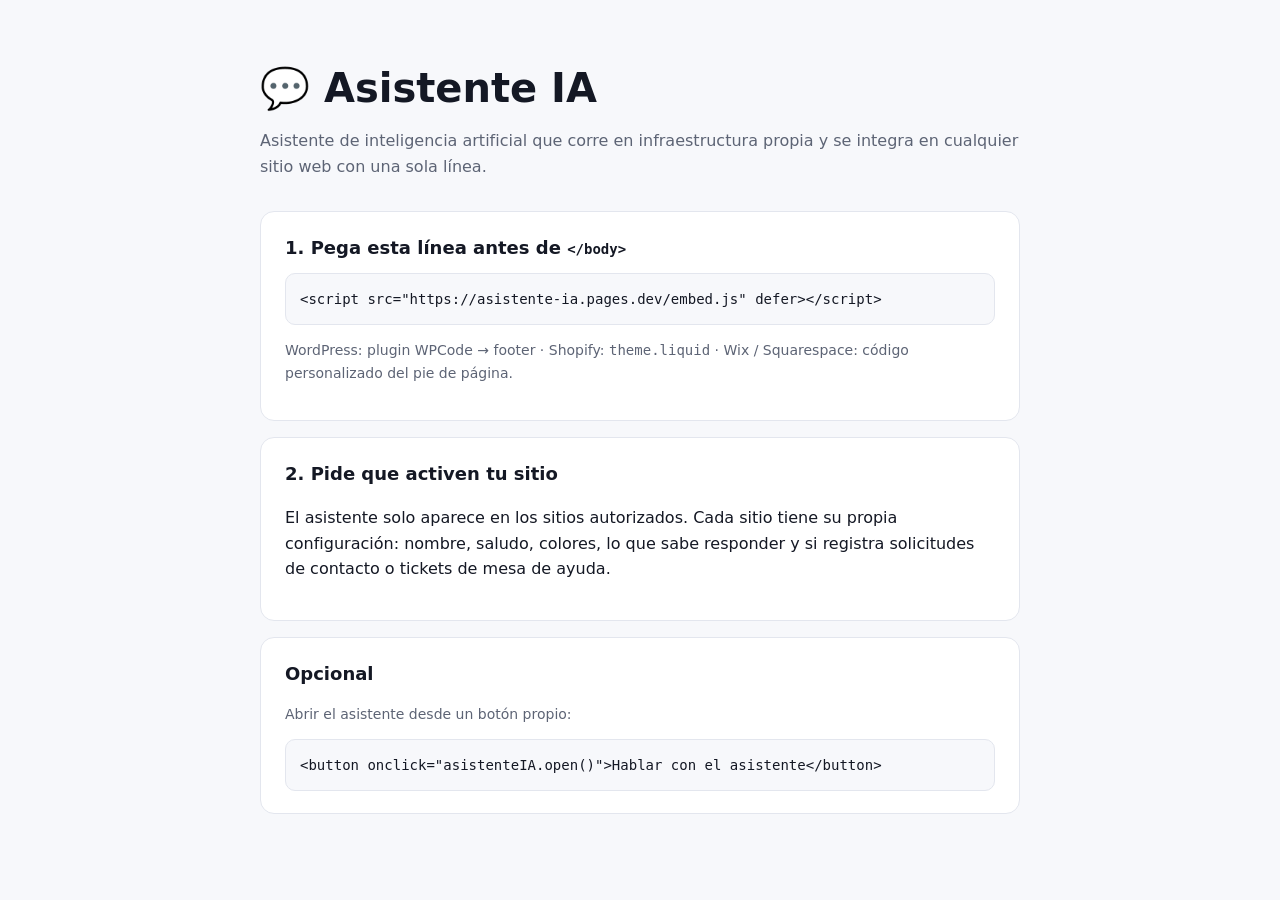
==== publico/index.html @ d2b8f1ee "Asistente IA independiente: widget para cualquier sitio + servidor en el Mac - publico/: embed.js (u" ====
<!doctype html>
<html lang="es">
<head>
  <meta charset="utf-8">
  <meta name="viewport" content="width=device-width, initial-scale=1">
  <title>Asistente IA · integración</title>
  <link rel="icon" href="data:image/svg+xml,<svg xmlns='http://www.w3.org/2000/svg' viewBox='0 0 100 100'><text y='.9em' font-size='90'>💬</text></svg>">
  <style>
    :root { --bg: #f7f8fb; --text: #141824; --muted: #5d6475; --card: #fff; --border: #e3e6ee; --accent: #2f5bff; }
    @media (prefers-color-scheme: dark) { :root { --bg: #10131a; --text: #eef0f6; --muted: #a1a8b8; --card: #171b25; --border: #283041; --accent: #6f8cff; } }
    * { box-sizing: border-box; }
    body { margin: 0; background: var(--bg); color: var(--text); font: 16px/1.6 system-ui, -apple-system, "Segoe UI", sans-serif; }
    main { width: min(760px, 100% - 32px); margin: 56px auto; }
    h1 { font-size: clamp(28px, 5vw, 40px); margin: 0 0 8px; }
    p.lead { color: var(--muted); margin: 0 0 32px; }
    section { background: var(--card); border: 1px solid var(--border); border-radius: 14px; padding: 22px 24px; margin-bottom: 16px; }
    h2 { font-size: 18px; margin: 0 0 8px; }
    code, pre { font-family: ui-monospace, SFMono-Regular, Menlo, monospace; font-size: 14px; }
    pre { background: var(--bg); border: 1px solid var(--border); border-radius: 10px; padding: 14px; overflow-x: auto; margin: 10px 0 0; }
    .muted { color: var(--muted); font-size: 14px; }
  </style>
</head>
<body>
  <main>
    <h1>💬 Asistente IA</h1>
    <p class="lead">Asistente de inteligencia artificial que corre en infraestructura propia y se integra en cualquier sitio web con una sola línea.</p>
    <section>
      <h2>1. Pega esta línea antes de <code>&lt;/body&gt;</code></h2>
      <pre>&lt;script src="https://asistente-ia.pages.dev/embed.js" defer&gt;&lt;/script&gt;</pre>
      <p class="muted">WordPress: plugin WPCode → footer · Shopify: <code>theme.liquid</code> · Wix / Squarespace: código personalizado del pie de página.</p>
    </section>
    <section>
      <h2>2. Pide que activen tu sitio</h2>
      <p>El asistente solo aparece en los sitios autorizados. Cada sitio tiene su propia configuración: nombre, saludo, colores, lo que sabe responder y si registra solicitudes de contacto o tickets de mesa de ayuda.</p>
    </section>
    <section>
      <h2>Opcional</h2>
      <p class="muted">Abrir el asistente desde un botón propio:</p>
      <pre>&lt;button onclick="asistenteIA.open()"&gt;Hablar con el asistente&lt;/button&gt;</pre>
    </section>
  </main>
</body>
</html>
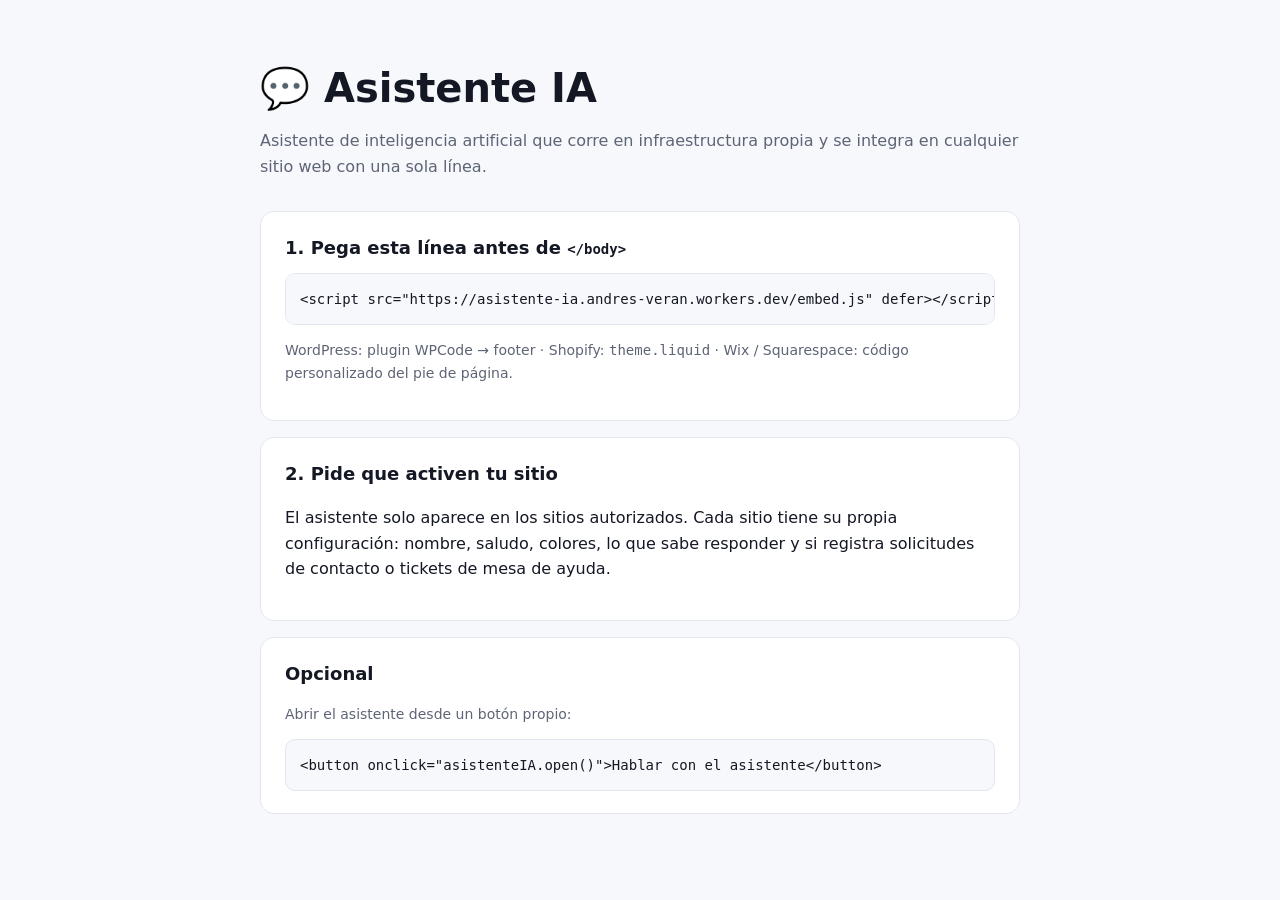
==== commit 91dbd222: "Dirección publicada: asistente-ia.andres-veran.workers.dev Co-Authored-By: Claude Opus 5.5 <noreply@" ====
--- a/publico/index.html
+++ b/publico/index.html
@@ -26,7 +26,7 @@
     <p class="lead">Asistente de inteligencia artificial que corre en infraestructura propia y se integra en cualquier sitio web con una sola línea.</p>
     <section>
       <h2>1. Pega esta línea antes de <code>&lt;/body&gt;</code></h2>
-      <pre>&lt;script src="https://asistente-ia.pages.dev/embed.js" defer&gt;&lt;/script&gt;</pre>
+      <pre>&lt;script src="https://asistente-ia.andres-veran.workers.dev/embed.js" defer&gt;&lt;/script&gt;</pre>
       <p class="muted">WordPress: plugin WPCode → footer · Shopify: <code>theme.liquid</code> · Wix / Squarespace: código personalizado del pie de página.</p>
     </section>
     <section>
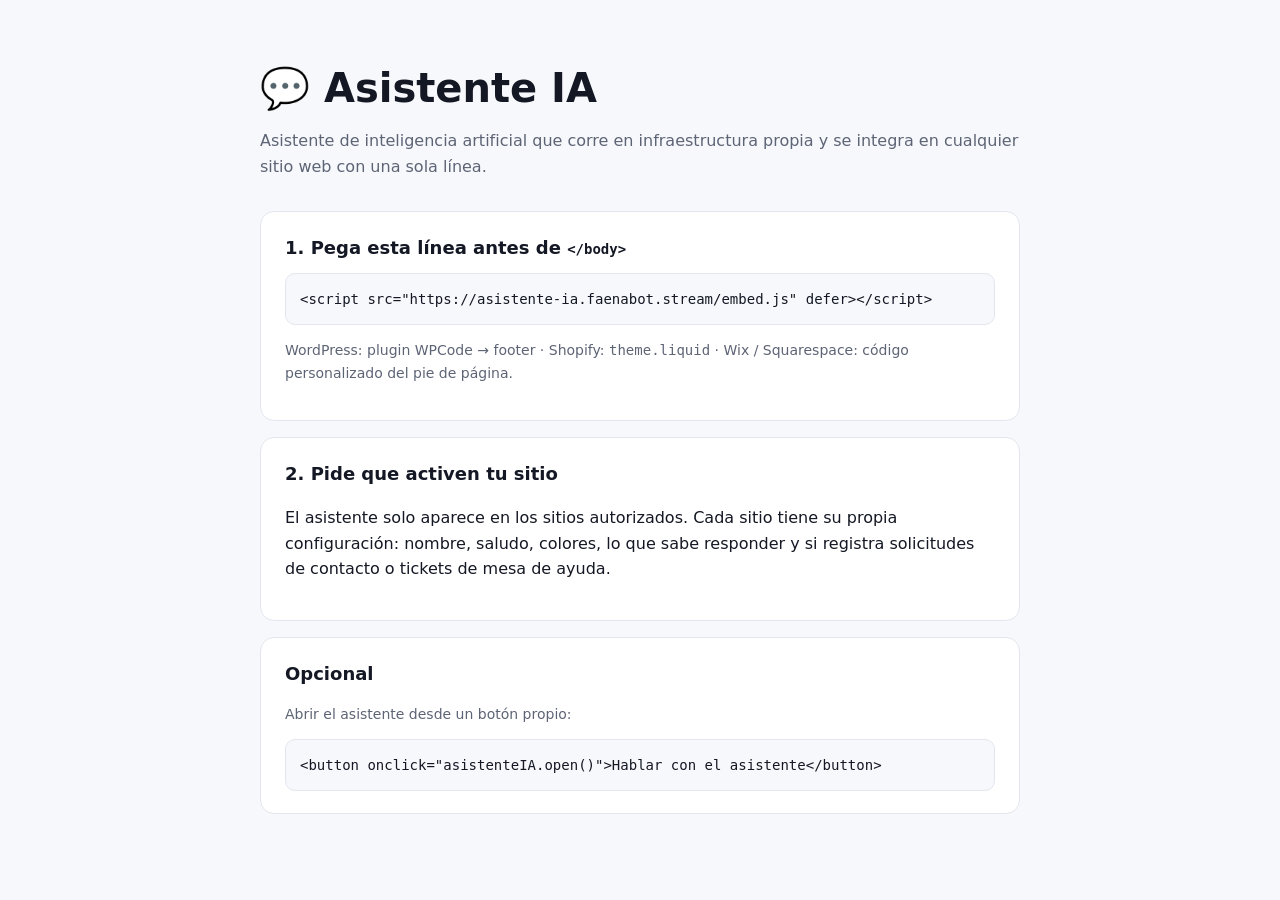
==== commit 7e672b17: "Dominio propio: el asistente se publica en asistente-ia.faenabot.stream La dirección workers.dev sig" ====
--- a/publico/index.html
+++ b/publico/index.html
@@ -26,7 +26,7 @@
     <p class="lead">Asistente de inteligencia artificial que corre en infraestructura propia y se integra en cualquier sitio web con una sola línea.</p>
     <section>
       <h2>1. Pega esta línea antes de <code>&lt;/body&gt;</code></h2>
-      <pre>&lt;script src="https://asistente-ia.andres-veran.workers.dev/embed.js" defer&gt;&lt;/script&gt;</pre>
+      <pre>&lt;script src="https://asistente-ia.faenabot.stream/embed.js" defer&gt;&lt;/script&gt;</pre>
       <p class="muted">WordPress: plugin WPCode → footer · Shopify: <code>theme.liquid</code> · Wix / Squarespace: código personalizado del pie de página.</p>
     </section>
     <section>
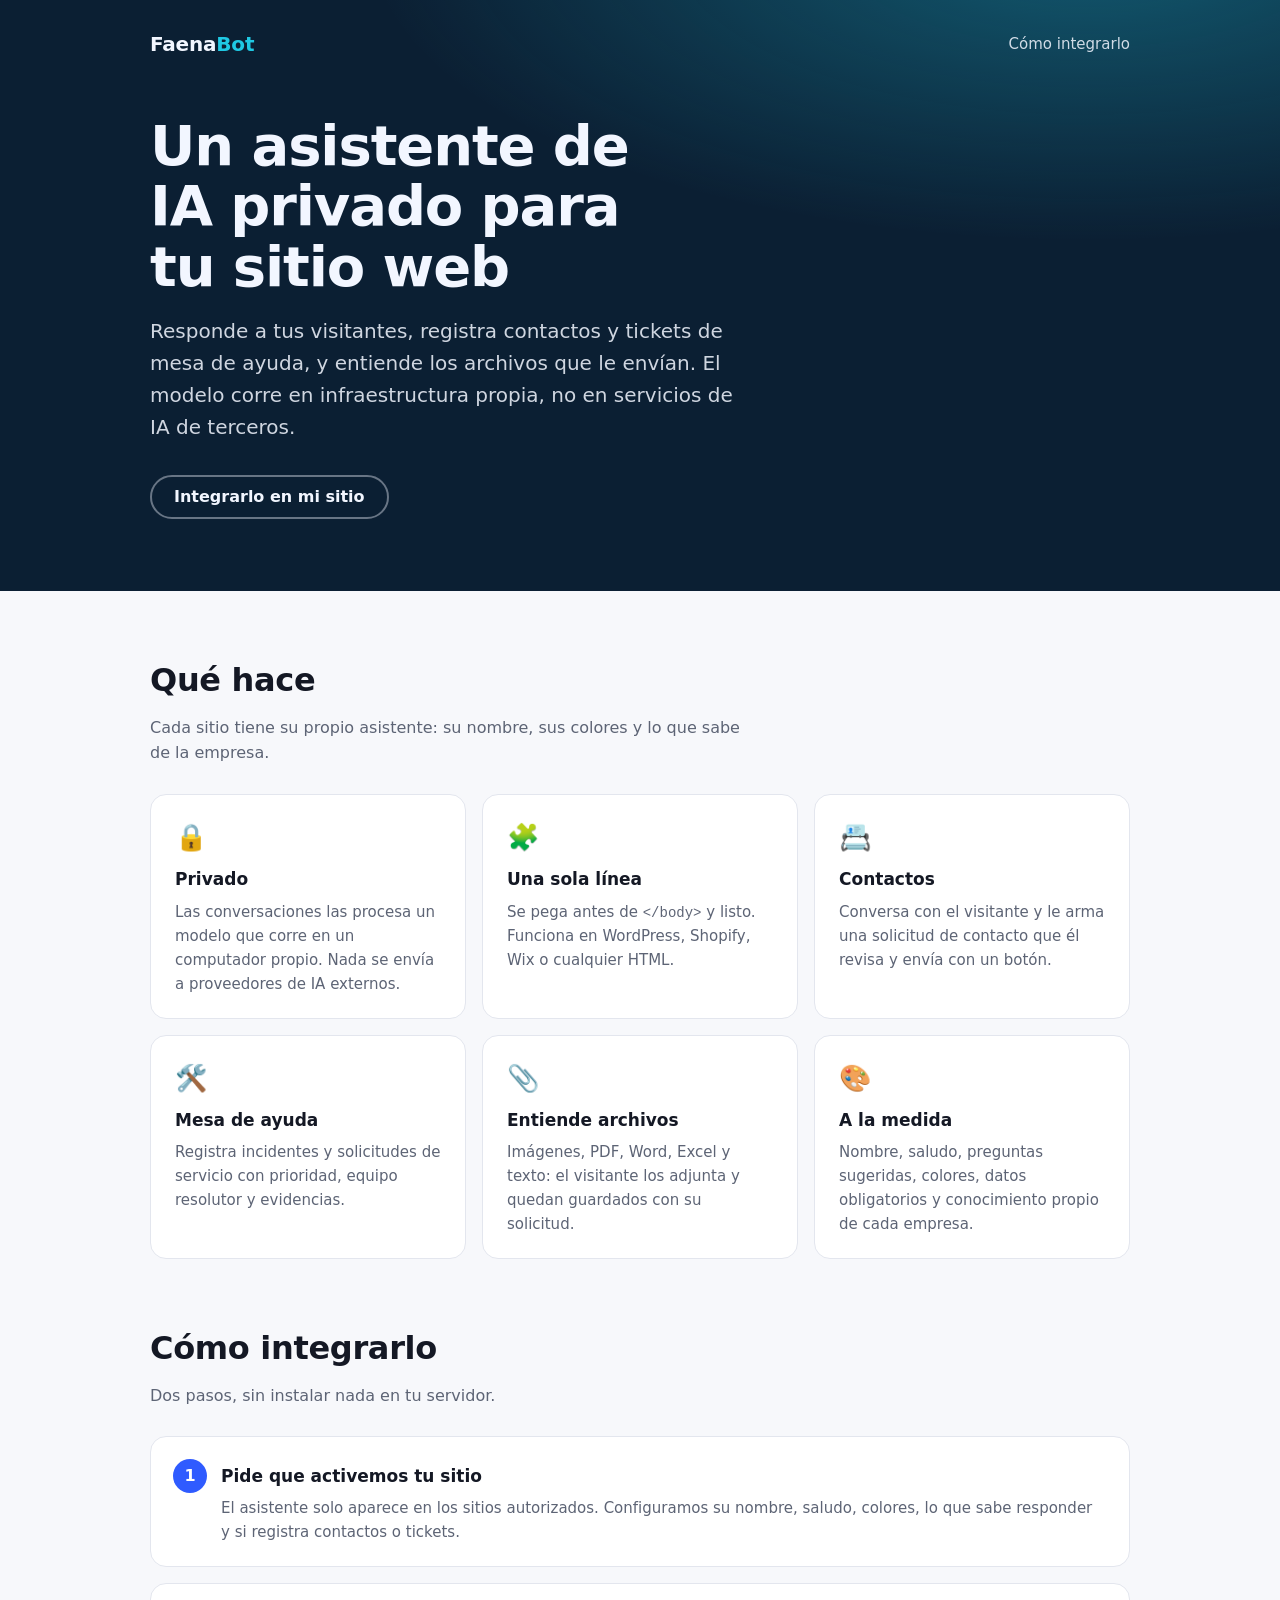
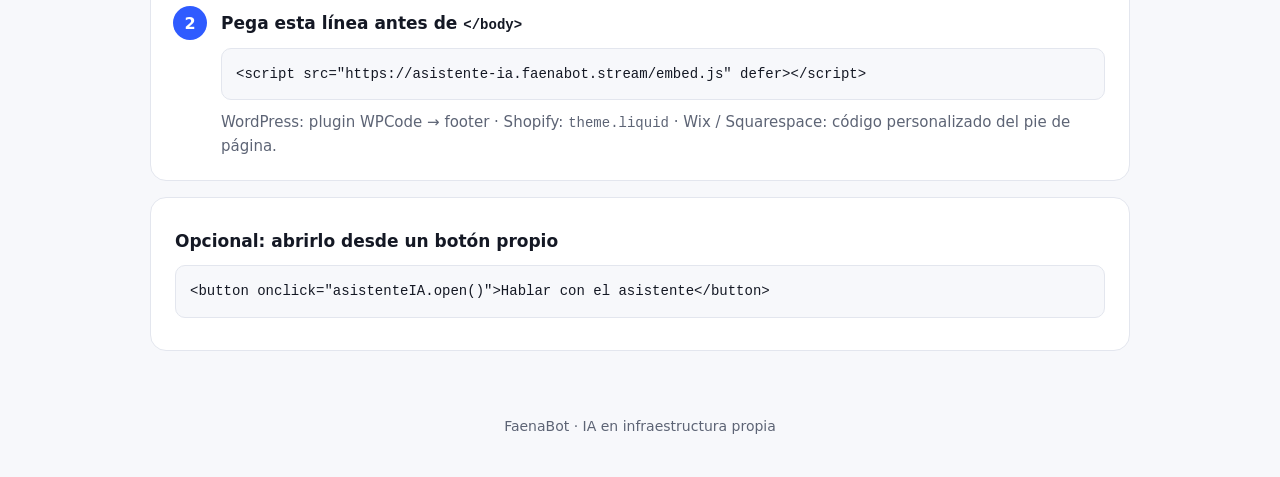
==== commit 2d5e93d7: "Página de FaenaBot en faenabot.stream, con demo del asistente Co-Authored-By: Claude Opus 5.5 <norep" ====
--- a/publico/index.html
+++ b/publico/index.html
@@ -3,41 +3,118 @@
 <head>
   <meta charset="utf-8">
   <meta name="viewport" content="width=device-width, initial-scale=1">
-  <title>Asistente IA · integración</title>
+  <title>FaenaBot · Asistente IA privado</title>
+  <meta name="description" content="Asistente de inteligencia artificial para tu sitio web que corre en infraestructura propia. Se integra con una sola línea.">
   <link rel="icon" href="data:image/svg+xml,<svg xmlns='http://www.w3.org/2000/svg' viewBox='0 0 100 100'><text y='.9em' font-size='90'>💬</text></svg>">
   <style>
-    :root { --bg: #f7f8fb; --text: #141824; --muted: #5d6475; --card: #fff; --border: #e3e6ee; --accent: #2f5bff; }
-    @media (prefers-color-scheme: dark) { :root { --bg: #10131a; --text: #eef0f6; --muted: #a1a8b8; --card: #171b25; --border: #283041; --accent: #6f8cff; } }
+    :root {
+      --bg: #f7f8fb; --text: #141824; --muted: #5d6475; --card: #fff; --border: #e3e6ee;
+      --accent: #2f5bff; --accent-2: #1fc8e3; --hero: #0b1f33; --hero-text: #f2f6ff;
+    }
+    @media (prefers-color-scheme: dark) {
+      :root { --bg: #10131a; --text: #eef0f6; --muted: #a1a8b8; --card: #171b25; --border: #283041; --accent: #6f8cff; --hero: #0a1320; }
+    }
     * { box-sizing: border-box; }
     body { margin: 0; background: var(--bg); color: var(--text); font: 16px/1.6 system-ui, -apple-system, "Segoe UI", sans-serif; }
-    main { width: min(760px, 100% - 32px); margin: 56px auto; }
-    h1 { font-size: clamp(28px, 5vw, 40px); margin: 0 0 8px; }
-    p.lead { color: var(--muted); margin: 0 0 32px; }
-    section { background: var(--card); border: 1px solid var(--border); border-radius: 14px; padding: 22px 24px; margin-bottom: 16px; }
-    h2 { font-size: 18px; margin: 0 0 8px; }
+    .wrap { width: min(980px, 100% - 32px); margin: 0 auto; }
+    header.hero { background: radial-gradient(1200px 500px at 85% -10%, color-mix(in srgb, var(--accent-2) 35%, transparent), transparent 60%), var(--hero); color: var(--hero-text); padding: 28px 0 72px; }
+    nav { display: flex; align-items: center; justify-content: space-between; gap: 16px; margin-bottom: 56px; }
+    .brand { font-weight: 800; font-size: 20px; letter-spacing: -0.01em; }
+    .brand span { color: var(--accent-2); }
+    nav a { color: inherit; opacity: .85; text-decoration: none; font-size: 15px; }
+    nav a:hover { opacity: 1; }
+    h1 { font-size: clamp(34px, 6vw, 56px); line-height: 1.08; letter-spacing: -0.02em; margin: 0 0 18px; max-width: 14ch; }
+    .lead { font-size: clamp(17px, 2.2vw, 20px); opacity: .85; max-width: 46ch; margin: 0 0 32px; }
+    .actions { display: flex; flex-wrap: wrap; gap: 12px; }
+    .btn { display: inline-flex; align-items: center; gap: 8px; padding: 12px 22px; border-radius: 999px; font: 600 16px/1 system-ui, -apple-system, "Segoe UI", sans-serif; text-decoration: none; cursor: pointer; border: 2px solid transparent; }
+    .btn.primary { background: var(--accent-2); color: #06202b; }
+    .btn.ghost { border-color: color-mix(in srgb, var(--hero-text) 40%, transparent); color: var(--hero-text); background: transparent; }
+    .btn:hover { filter: brightness(1.08); }
+    .btn[hidden] { display: none; }
+    main section { padding: 64px 0 0; }
+    h2 { font-size: clamp(24px, 3.5vw, 32px); letter-spacing: -0.01em; margin: 0 0 8px; }
+    .sub { color: var(--muted); margin: 0 0 28px; max-width: 60ch; }
+    .grid { display: grid; grid-template-columns: repeat(auto-fit, minmax(260px, 1fr)); gap: 16px; }
+    .card { min-width: 0; background: var(--card); border: 1px solid var(--border); border-radius: 16px; padding: 22px 24px; }
+    .card .ico { font-size: 26px; }
+    .card h3 { font-size: 17px; margin: 8px 0 6px; }
+    .card p { margin: 0; color: var(--muted); font-size: 15px; }
+    ol.steps { list-style: none; padding: 0; margin: 0; display: grid; grid-template-columns: minmax(0, 1fr); gap: 16px; counter-reset: s; }
+    ol.steps li { counter-increment: s; position: relative; padding-left: 70px; }
+    ol.steps li::before { content: counter(s); position: absolute; left: 22px; top: 22px; width: 34px; height: 34px; border-radius: 50%; background: var(--accent); color: #fff; font-weight: 700; display: grid; place-items: center; }
+    ol.steps h3 { margin-top: 4px; }
     code, pre { font-family: ui-monospace, SFMono-Regular, Menlo, monospace; font-size: 14px; }
-    pre { background: var(--bg); border: 1px solid var(--border); border-radius: 10px; padding: 14px; overflow-x: auto; margin: 10px 0 0; }
+    pre { background: var(--bg); border: 1px solid var(--border); border-radius: 10px; padding: 14px; overflow-x: auto; margin: 10px 0; }
     .muted { color: var(--muted); font-size: 14px; }
+    footer { padding: 64px 0 40px; color: var(--muted); font-size: 14px; text-align: center; }
   </style>
 </head>
 <body>
-  <main>
-    <h1>💬 Asistente IA</h1>
-    <p class="lead">Asistente de inteligencia artificial que corre en infraestructura propia y se integra en cualquier sitio web con una sola línea.</p>
+  <header class="hero">
+    <div class="wrap">
+      <nav>
+        <div class="brand">Faena<span>Bot</span></div>
+        <a href="#integrar">Cómo integrarlo</a>
+      </nav>
+      <h1>Un asistente de IA privado para tu sitio web</h1>
+      <p class="lead">Responde a tus visitantes, registra contactos y tickets de mesa de ayuda, y entiende los archivos que le envían. El modelo corre en infraestructura propia, no en servicios de IA de terceros.</p>
+      <div class="actions">
+        <button class="btn primary" type="button" id="probar" hidden>💬 Pruébalo ahora</button>
+        <a class="btn ghost" href="#integrar">Integrarlo en mi sitio</a>
+      </div>
+    </div>
+  </header>
+
+  <main class="wrap">
     <section>
-      <h2>1. Pega esta línea antes de <code>&lt;/body&gt;</code></h2>
-      <pre>&lt;script src="https://asistente-ia.faenabot.stream/embed.js" defer&gt;&lt;/script&gt;</pre>
-      <p class="muted">WordPress: plugin WPCode → footer · Shopify: <code>theme.liquid</code> · Wix / Squarespace: código personalizado del pie de página.</p>
+      <h2>Qué hace</h2>
+      <p class="sub">Cada sitio tiene su propio asistente: su nombre, sus colores y lo que sabe de la empresa.</p>
+      <div class="grid">
+        <div class="card"><div class="ico">🔒</div><h3>Privado</h3><p>Las conversaciones las procesa un modelo que corre en un computador propio. Nada se envía a proveedores de IA externos.</p></div>
+        <div class="card"><div class="ico">🧩</div><h3>Una sola línea</h3><p>Se pega antes de <code>&lt;/body&gt;</code> y listo. Funciona en WordPress, Shopify, Wix o cualquier HTML.</p></div>
+        <div class="card"><div class="ico">📇</div><h3>Contactos</h3><p>Conversa con el visitante y le arma una solicitud de contacto que él revisa y envía con un botón.</p></div>
+        <div class="card"><div class="ico">🛠️</div><h3>Mesa de ayuda</h3><p>Registra incidentes y solicitudes de servicio con prioridad, equipo resolutor y evidencias.</p></div>
+        <div class="card"><div class="ico">📎</div><h3>Entiende archivos</h3><p>Imágenes, PDF, Word, Excel y texto: el visitante los adjunta y quedan guardados con su solicitud.</p></div>
+        <div class="card"><div class="ico">🎨</div><h3>A la medida</h3><p>Nombre, saludo, preguntas sugeridas, colores, datos obligatorios y conocimiento propio de cada empresa.</p></div>
+      </div>
     </section>
-    <section>
-      <h2>2. Pide que activen tu sitio</h2>
-      <p>El asistente solo aparece en los sitios autorizados. Cada sitio tiene su propia configuración: nombre, saludo, colores, lo que sabe responder y si registra solicitudes de contacto o tickets de mesa de ayuda.</p>
-    </section>
-    <section>
-      <h2>Opcional</h2>
-      <p class="muted">Abrir el asistente desde un botón propio:</p>
-      <pre>&lt;button onclick="asistenteIA.open()"&gt;Hablar con el asistente&lt;/button&gt;</pre>
+
+    <section id="integrar">
+      <h2>Cómo integrarlo</h2>
+      <p class="sub">Dos pasos, sin instalar nada en tu servidor.</p>
+      <ol class="steps">
+        <li class="card">
+          <h3>Pide que activemos tu sitio</h3>
+          <p>El asistente solo aparece en los sitios autorizados. Configuramos su nombre, saludo, colores, lo que sabe responder y si registra contactos o tickets.</p>
+        </li>
+        <li class="card">
+          <h3>Pega esta línea antes de <code>&lt;/body&gt;</code></h3>
+          <pre>&lt;script src="https://asistente-ia.faenabot.stream/embed.js" defer&gt;&lt;/script&gt;</pre>
+          <p class="muted">WordPress: plugin WPCode → footer · Shopify: <code>theme.liquid</code> · Wix / Squarespace: código personalizado del pie de página.</p>
+        </li>
+      </ol>
+      <div class="card" style="margin-top:16px">
+        <h3>Opcional: abrirlo desde un botón propio</h3>
+        <pre>&lt;button onclick="asistenteIA.open()"&gt;Hablar con el asistente&lt;/button&gt;</pre>
+      </div>
     </section>
   </main>
+
+  <footer class="wrap">FaenaBot · IA en infraestructura propia</footer>
+
+  <!-- Demo: el asistente aparece solo en los dominios autorizados (servidor/sitios/faenabot.stream.md) -->
+  <script src="embed.js" defer></script>
+  <script>
+    // «Pruébalo ahora» se muestra solo si el asistente se cargó en esta página.
+    (function waitForAssistant(tries) {
+      if (window.asistenteIA) {
+        const b = document.getElementById('probar');
+        b.hidden = false;
+        b.addEventListener('click', () => window.asistenteIA.open());
+      } else if (tries > 0) {
+        setTimeout(() => waitForAssistant(tries - 1), 300);
+      }
+    })(30);
+  </script>
 </body>
 </html>
